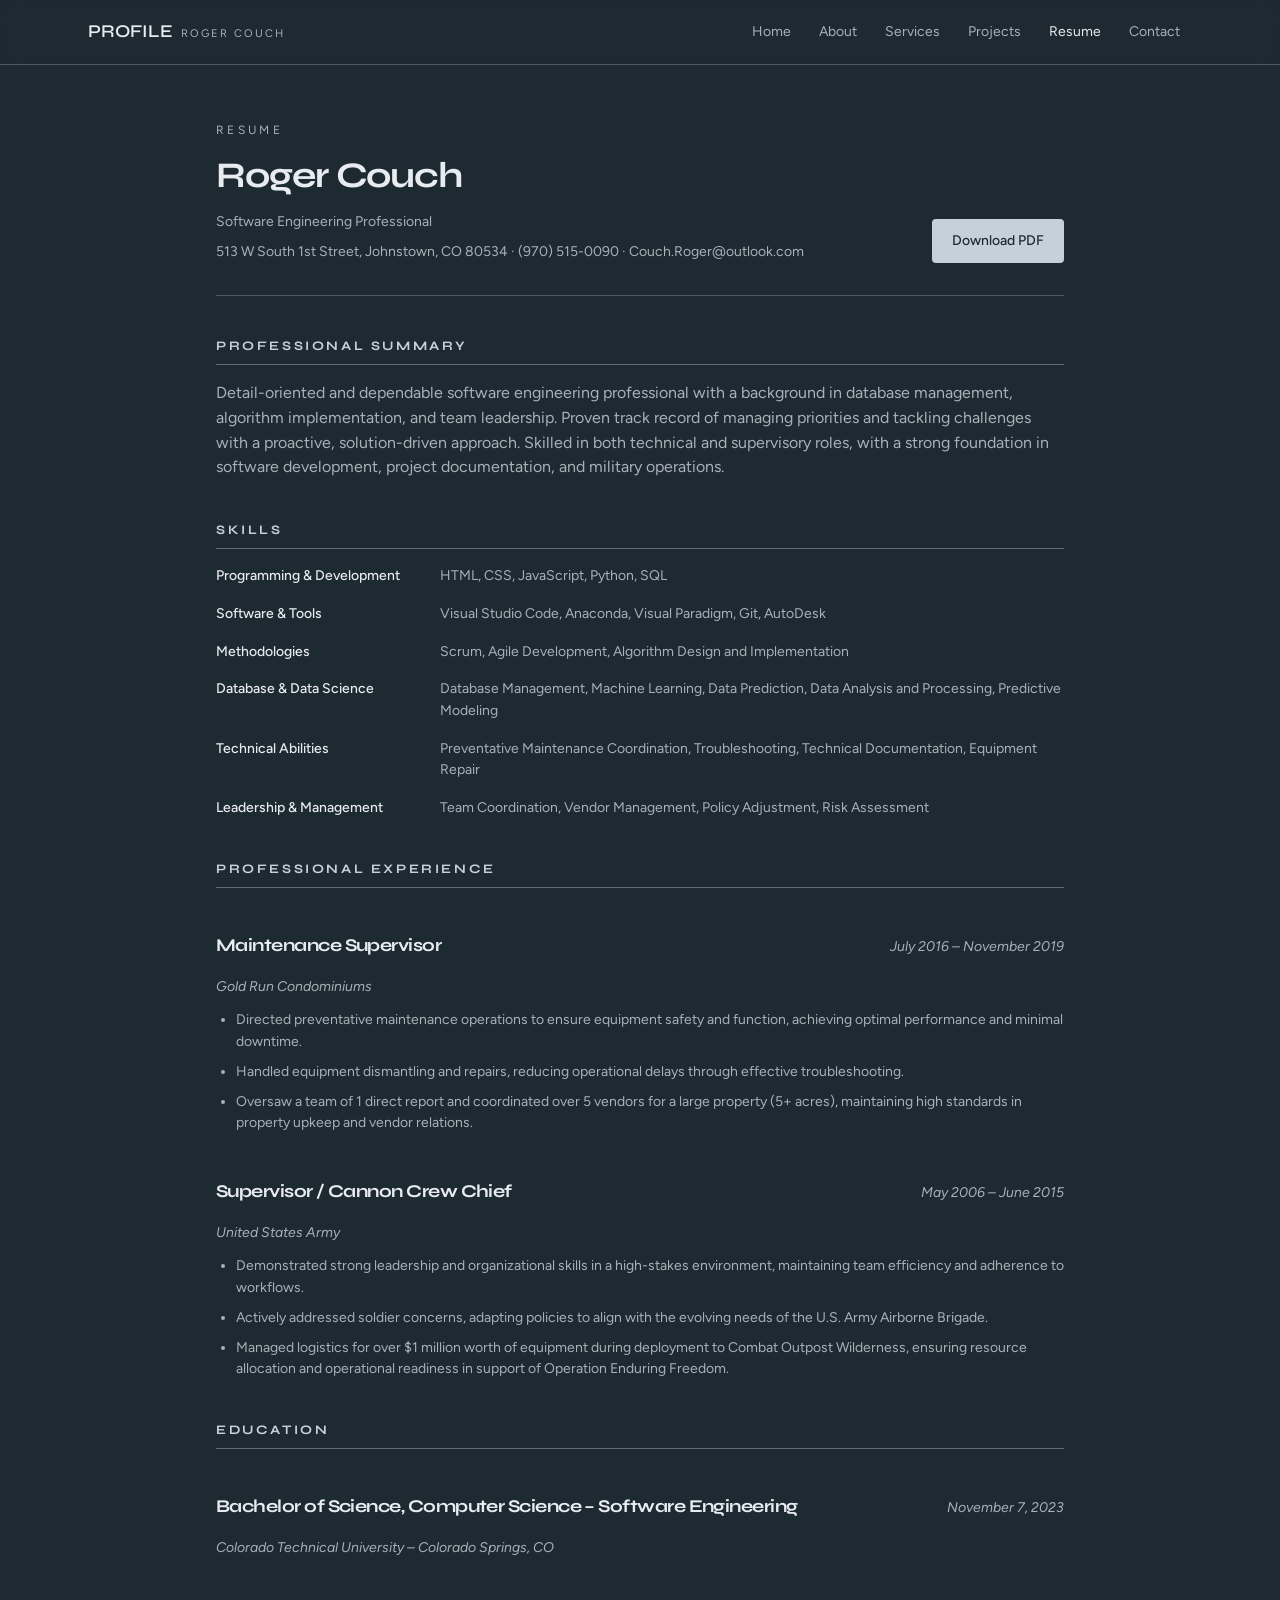
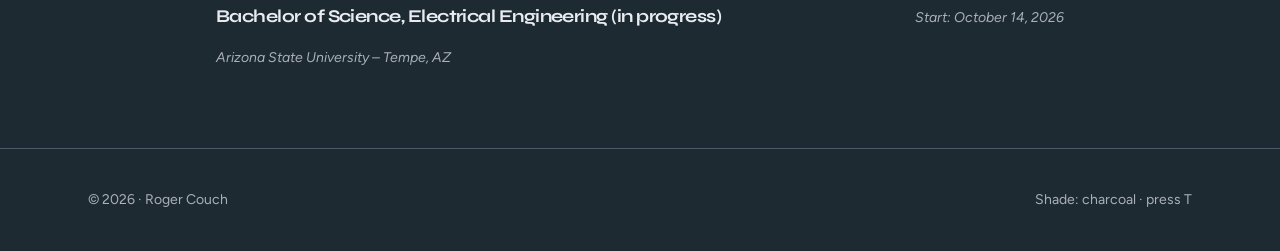
==== resume.html @ ca6e06f2 "Add files via upload" ====
<!DOCTYPE html>
<html lang="en">
<head>
  <meta charset="UTF-8">
  <meta name="viewport" content="width=device-width, initial-scale=1.0">
  <title>Resume — Roger Couch</title>
  <meta name="description" content="Resume of Roger Couch — software engineering, leadership, and technical operations.">
  <meta name="theme-color" content="#1E2A32">
  <link rel="icon" href="favicon.svg" type="image/svg+xml">
  <link rel="preconnect" href="https://fonts.googleapis.com">
  <link rel="preconnect" href="https://fonts.gstatic.com" crossorigin>
  <link href="https://fonts.googleapis.com/css2?family=Figtree:wght@400;500;600&family=Syne:wght@500;600;700&display=swap" rel="stylesheet">
  <link rel="stylesheet" href="styles.css">
</head>
<body>
  <header class="header">
    <div class="wrap header-inner">
      <a class="brand" href="index.html">
        <strong>PROFILE</strong>
        <span>ROGER COUCH</span>
      </a>
      <nav class="nav" aria-label="Primary">
        <a href="index.html">Home</a>
        <a href="index.html#about">About</a>
        <a href="index.html#services">Services</a>
        <a href="index.html#projects">Projects</a>
        <a class="active" href="resume.html">Resume</a>
        <a href="index.html#contact">Contact</a>
      </nav>
      <button class="menu-btn" id="menu-btn" type="button" aria-expanded="false" aria-label="Open menu">
        <svg width="20" height="20" viewBox="0 0 24 24" fill="none" stroke="currentColor" stroke-width="2"><path d="M4 6h16M4 12h16M4 18h16"/></svg>
      </button>
    </div>
    <nav class="mobile-nav" id="mobile-nav" aria-label="Mobile">
      <a href="index.html">Home</a>
      <a href="index.html#about">About</a>
      <a href="index.html#services">Services</a>
      <a href="index.html#projects">Projects</a>
      <a href="resume.html">Resume</a>
      <a href="index.html#contact">Contact</a>
    </nav>
  </header>

  <main class="wrap" style="max-width:56rem">
    <div class="resume-head">
      <div>
        <p class="kicker">Resume</p>
        <h1>Roger Couch</h1>
        <p class="meta">Software Engineering Professional</p>
        <p class="meta">513 W South 1st Street, Johnstown, CO 80534 · (970) 515-0090 · Couch.Roger@outlook.com</p>
      </div>
      <a class="btn" href="roger-couch-resume.pdf" download>Download PDF</a>
    </div>

    <section class="resume-block">
      <h2>Professional summary</h2>
      <p>Detail-oriented and dependable software engineering professional with a background in database management, algorithm implementation, and team leadership. Proven track record of managing priorities and tackling challenges with a proactive, solution-driven approach. Skilled in both technical and supervisory roles, with a strong foundation in software development, project documentation, and military operations.</p>
    </section>

    <section class="resume-block">
      <h2>Skills</h2>
      <dl class="skills">
        <div class="skill">
          <dt>Programming & Development</dt>
          <dd>HTML, CSS, JavaScript, Python, SQL</dd>
        </div>
        <div class="skill">
          <dt>Software & Tools</dt>
          <dd>Visual Studio Code, Anaconda, Visual Paradigm, Git, AutoDesk</dd>
        </div>
        <div class="skill">
          <dt>Methodologies</dt>
          <dd>Scrum, Agile Development, Algorithm Design and Implementation</dd>
        </div>
        <div class="skill">
          <dt>Database & Data Science</dt>
          <dd>Database Management, Machine Learning, Data Prediction, Data Analysis and Processing, Predictive Modeling</dd>
        </div>
        <div class="skill">
          <dt>Technical Abilities</dt>
          <dd>Preventative Maintenance Coordination, Troubleshooting, Technical Documentation, Equipment Repair</dd>
        </div>
        <div class="skill">
          <dt>Leadership & Management</dt>
          <dd>Team Coordination, Vendor Management, Policy Adjustment, Risk Assessment</dd>
        </div>
      </dl>
    </section>

    <section class="resume-block">
      <h2>Professional experience</h2>
      <article class="job">
        <div class="job-head">
          <h3>Maintenance Supervisor</h3>
          <p class="dates">July 2016 – November 2019</p>
        </div>
        <p class="org">Gold Run Condominiums</p>
        <ul>
          <li>Directed preventative maintenance operations to ensure equipment safety and function, achieving optimal performance and minimal downtime.</li>
          <li>Handled equipment dismantling and repairs, reducing operational delays through effective troubleshooting.</li>
          <li>Oversaw a team of 1 direct report and coordinated over 5 vendors for a large property (5+ acres), maintaining high standards in property upkeep and vendor relations.</li>
        </ul>
      </article>
      <article class="job">
        <div class="job-head">
          <h3>Supervisor / Cannon Crew Chief</h3>
          <p class="dates">May 2006 – June 2015</p>
        </div>
        <p class="org">United States Army</p>
        <ul>
          <li>Demonstrated strong leadership and organizational skills in a high-stakes environment, maintaining team efficiency and adherence to workflows.</li>
          <li>Actively addressed soldier concerns, adapting policies to align with the evolving needs of the U.S. Army Airborne Brigade.</li>
          <li>Managed logistics for over $1 million worth of equipment during deployment to Combat Outpost Wilderness, ensuring resource allocation and operational readiness in support of Operation Enduring Freedom.</li>
        </ul>
      </article>
    </section>

    <section class="resume-block">
      <h2>Education</h2>
      <article class="job">
        <div class="job-head">
          <h3>Bachelor of Science, Computer Science – Software Engineering</h3>
          <p class="dates">November 7, 2023</p>
        </div>
        <p class="org">Colorado Technical University – Colorado Springs, CO</p>
      </article>
      <article class="job">
        <div class="job-head">
          <h3>Bachelor of Science, Electrical Engineering (in progress)</h3>
          <p class="dates">Start: October 14, 2026</p>
        </div>
        <p class="org">Arizona State University – Tempe, AZ</p>
      </article>
    </section>
  </main>

  <footer class="footer">
    <div class="wrap footer-inner">
      <p>© 2026 · Roger Couch</p>
      <p id="shade-label">Shade: charcoal · press T</p>
    </div>
  </footer>

  <script src="script.js"></script>
</body>
</html>
---- styles.css ----
:root {
  --bg: #1e2a32;
  --bg-alt: #24323b;
  --surface: #2c3a44;
  --raised: #36454f;
  --fg: #e8ecf0;
  --muted: #a9b0b8;
  --accent: #c5d0d8;
  --accent-fg: #1e2a32;
  --border: #4a5a6a;
  --font-sans: "Figtree", "Segoe UI", system-ui, sans-serif;
  --font-display: "Syne", "Segoe UI", system-ui, sans-serif;
  --radius: 4px;
  --radius-xl: 16px;
}

* {
  margin: 0;
  padding: 0;
  box-sizing: border-box;
}

html {
  -webkit-font-smoothing: antialiased;
  scroll-behavior: smooth;
}

body {
  min-height: 100vh;
  background: var(--bg);
  color: var(--fg);
  font-family: var(--font-sans);
  line-height: 1.55;
}

html[data-theme="alt"] body {
  background: var(--bg-alt);
}

h1, h2, h3 {
  font-family: var(--font-display);
  text-wrap: balance;
  letter-spacing: -0.03em;
}

p { text-wrap: pretty; }

a { color: var(--accent); text-decoration: none; }
a:hover { text-decoration: underline; }

img, svg { display: block; }

button, .btn {
  display: inline-flex;
  align-items: center;
  justify-content: center;
  gap: 8px;
  height: 44px;
  padding: 0 20px;
  border: none;
  border-radius: var(--radius);
  background: var(--accent);
  color: var(--accent-fg);
  font: 500 14px var(--font-sans);
  cursor: pointer;
  transition: background 0.15s ease, color 0.15s ease, transform 0.15s ease;
}

button:hover, .btn:hover { background: var(--fg); text-decoration: none; }
button:active, .btn:active { transform: scale(0.98); }

.btn-outline {
  background: transparent;
  color: var(--fg);
  border: 1px solid var(--border);
}

.btn-outline:hover {
  background: transparent;
  border-color: var(--accent);
  color: var(--accent);
}

.btn-ghost {
  background: transparent;
  color: var(--muted);
}

.btn-ghost:hover { background: var(--raised); color: var(--fg); }

.wrap {
  max-width: 1152px;
  margin: 0 auto;
  padding: 0 24px;
}

.header {
  position: sticky;
  top: 0;
  z-index: 40;
  border-bottom: 1px solid var(--border);
  background: color-mix(in srgb, var(--bg) 90%, transparent);
  backdrop-filter: blur(8px);
}

.header-inner {
  display: flex;
  align-items: center;
  justify-content: space-between;
  height: 64px;
}

.brand {
  display: flex;
  align-items: baseline;
  gap: 8px;
  color: var(--fg);
  text-decoration: none;
}

.brand strong {
  font-family: var(--font-display);
  font-size: 18px;
  font-weight: 600;
}

.brand span {
  font-size: 11px;
  letter-spacing: 0.18em;
  text-transform: uppercase;
  color: var(--muted);
}

.nav {
  display: flex;
  gap: 4px;
}

.nav a {
  padding: 8px 12px;
  color: var(--muted);
  font-size: 14px;
  text-decoration: none;
}

.nav a:hover,
.nav a.active { color: var(--fg); }

.menu-btn {
  display: none;
  background: transparent;
  color: var(--fg);
  width: 44px;
  padding: 0;
}

.mobile-nav {
  display: none;
  flex-direction: column;
  padding: 8px 24px 16px;
  border-top: 1px solid var(--border);
}

.mobile-nav a {
  padding: 12px 8px;
  color: var(--fg);
  text-decoration: none;
}

.mobile-nav.open { display: flex; }

.kicker {
  font-size: 12px;
  letter-spacing: 0.28em;
  text-transform: uppercase;
  color: var(--muted);
}

.hero { padding: 96px 0 80px; }
.hero h1 {
  margin-top: 16px;
  font-size: clamp(2.75rem, 8vw, 4.5rem);
  line-height: 0.95;
  font-weight: 600;
}

.hero .name {
  margin-top: 16px;
  font-family: var(--font-display);
  font-size: clamp(1.5rem, 3vw, 1.875rem);
  color: var(--accent);
}

.hero .title { margin-top: 24px; font-size: 18px; color: var(--muted); max-width: 36rem; }
.hero .loc { margin-top: 8px; font-size: 14px; color: var(--muted); }
.actions { display: flex; flex-wrap: wrap; gap: 12px; margin-top: 40px; }

.section {
  padding: 64px 0;
  border-top: 1px solid var(--border);
  scroll-margin-top: 80px;
}

.split { display: grid; gap: 40px; }
@media (min-width: 1024px) {
  .split-about { grid-template-columns: 1fr 1.2fr; }
  .split-contact { grid-template-columns: 1fr 1fr; }
}

.section h2 { margin-top: 12px; font-size: 1.875rem; font-weight: 600; }

.about-copy { display: flex; flex-direction: column; gap: 20px; color: var(--muted); }
.about-copy .lead { color: var(--fg); }

.grid-2 { display: grid; gap: 16px; margin-top: 40px; }
.grid-3 { display: grid; gap: 16px; margin-top: 40px; }
@media (min-width: 640px) { .grid-2 { grid-template-columns: 1fr 1fr; } }
@media (min-width: 1024px) { .grid-3 { grid-template-columns: 1fr 1fr 1fr; } }

.card {
  background: var(--surface);
  border: 1px solid var(--border);
  border-radius: var(--radius-xl);
  padding: 24px 32px;
}

.card h3 { margin-top: 16px; font-size: 1.25rem; }
.card p { margin-top: 8px; font-size: 14px; color: var(--muted); }
.card svg { width: 20px; height: 20px; color: var(--accent); stroke: currentColor; fill: none; stroke-width: 2; }

.badge {
  display: inline-flex;
  border: 1px solid var(--border);
  background: var(--raised);
  color: var(--muted);
  border-radius: 999px;
  padding: 2px 10px;
  font-size: 12px;
}

.lab { margin-top: 24px; }
.lab .kicker { margin-bottom: 8px; }
.lab h3 { font-size: 1.25rem; }
#hello-msg { margin-top: 16px; font-size: 18px; color: var(--accent); }

.contact-list { margin-top: 32px; display: flex; flex-direction: column; gap: 12px; font-size: 14px; color: var(--muted); }
.contact-list span { color: var(--fg); }

form { display: grid; gap: 20px; }
label { font-size: 14px; font-weight: 500; }
input, textarea {
  width: 100%;
  margin-top: 8px;
  background: var(--bg);
  color: var(--fg);
  border: 1px solid var(--border);
  border-radius: var(--radius);
  padding: 10px 12px;
  font: 14px var(--font-sans);
}
textarea { min-height: 128px; resize: vertical; }
input:focus, textarea:focus {
  outline: none;
  box-shadow: 0 0 0 2px var(--accent);
}

.form-ok { display: none; }
.form-ok.show { display: block; }
form.hidden { display: none; }

.footer {
  margin-top: 80px;
  border-top: 1px solid var(--border);
  padding: 40px 0;
}
.footer-inner {
  display: flex;
  flex-wrap: wrap;
  gap: 12px;
  justify-content: space-between;
  align-items: center;
  font-size: 14px;
  color: var(--muted);
}

.resume-head {
  display: flex;
  flex-direction: column;
  gap: 24px;
  padding: 56px 0 32px;
  border-bottom: 1px solid var(--border);
}
@media (min-width: 640px) {
  .resume-head {
    flex-direction: row;
    align-items: flex-end;
    justify-content: space-between;
  }
}
.resume-head h1 { margin-top: 8px; font-size: 2.25rem; }
.resume-head .meta { margin-top: 8px; font-size: 14px; color: var(--muted); }

.resume-block { margin-top: 40px; }
.resume-block h2 {
  font-size: 13px;
  letter-spacing: 0.2em;
  text-transform: uppercase;
  color: var(--accent);
  border-bottom: 1px solid color-mix(in srgb, var(--accent) 40%, transparent);
  padding-bottom: 8px;
}
.resume-block p { margin-top: 16px; color: var(--muted); }

.skills { margin-top: 16px; display: grid; gap: 16px; }
@media (min-width: 640px) {
  .skill { display: grid; grid-template-columns: 13rem 1fr; gap: 16px; }
}
.skill dt { font-size: 14px; font-weight: 500; }
.skill dd { font-size: 14px; color: var(--muted); }

.job { margin-top: 32px; }
.job-head { display: flex; flex-direction: column; gap: 4px; }
@media (min-width: 640px) {
  .job-head { flex-direction: row; justify-content: space-between; align-items: baseline; }
}
.job h3 { font-size: 18px; }
.job .dates, .job .org { font-size: 14px; color: var(--muted); font-style: italic; }
.job ul { margin-top: 12px; padding-left: 20px; color: var(--muted); font-size: 14px; }
.job li { margin-top: 8px; }

@media (max-width: 768px) {
  .nav { display: none; }
  .menu-btn { display: inline-flex; }
  .brand span { display: none; }
  .hero { padding: 64px 0 80px; }
}

@media (prefers-reduced-motion: reduce) {
  html { scroll-behavior: auto; }
  * { transition: none !important; }
}
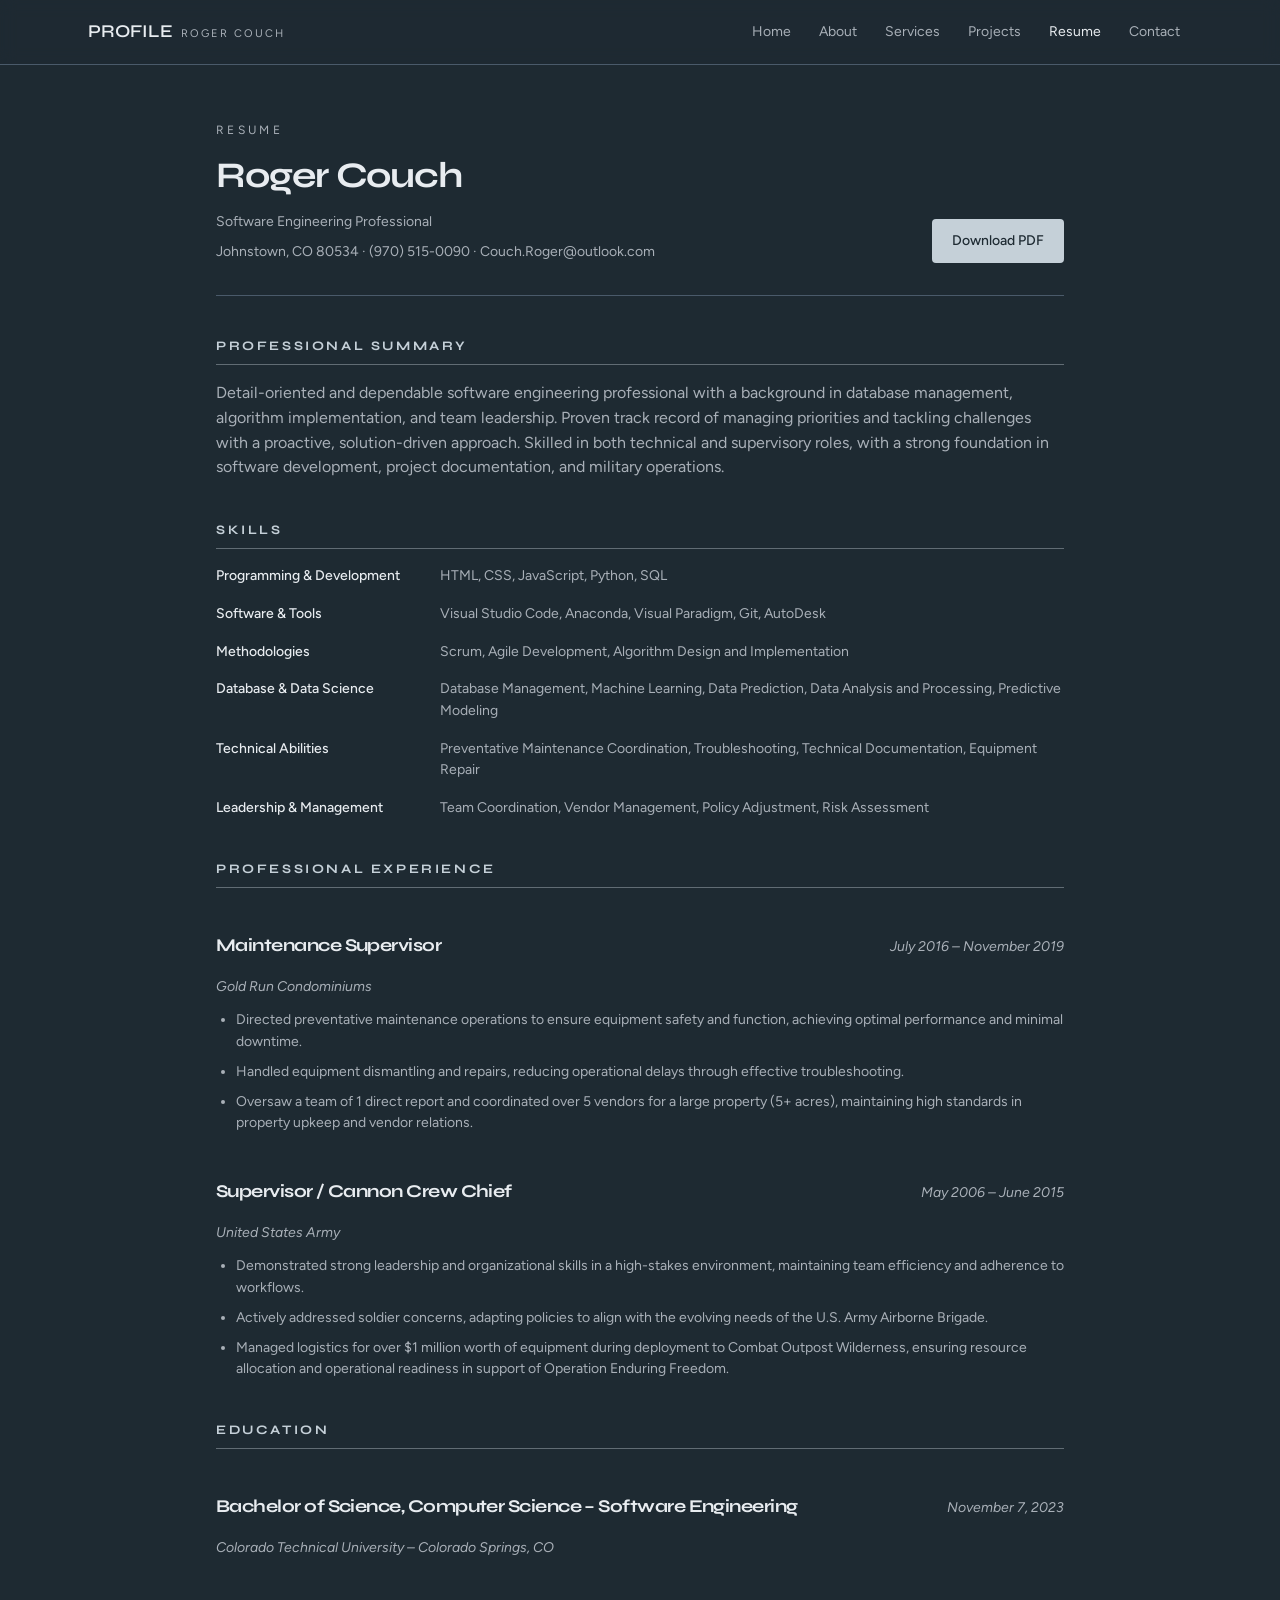
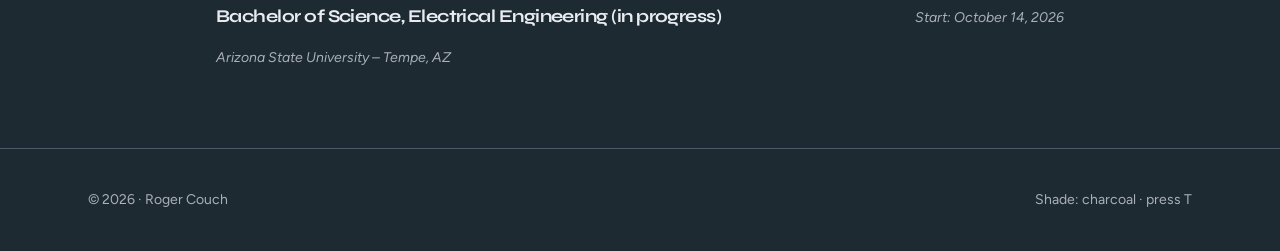
==== commit a9143aac: "resume.html" ====
--- a/resume.html
+++ b/resume.html
@@ -47,7 +47,7 @@
         <p class="kicker">Resume</p>
         <h1>Roger Couch</h1>
         <p class="meta">Software Engineering Professional</p>
-        <p class="meta">513 W South 1st Street, Johnstown, CO 80534 · (970) 515-0090 · Couch.Roger@outlook.com</p>
+        <p class="meta">Johnstown, CO 80534 · (970) 515-0090 · Couch.Roger@outlook.com</p>
       </div>
       <a class="btn" href="roger-couch-resume.pdf" download>Download PDF</a>
     </div>
